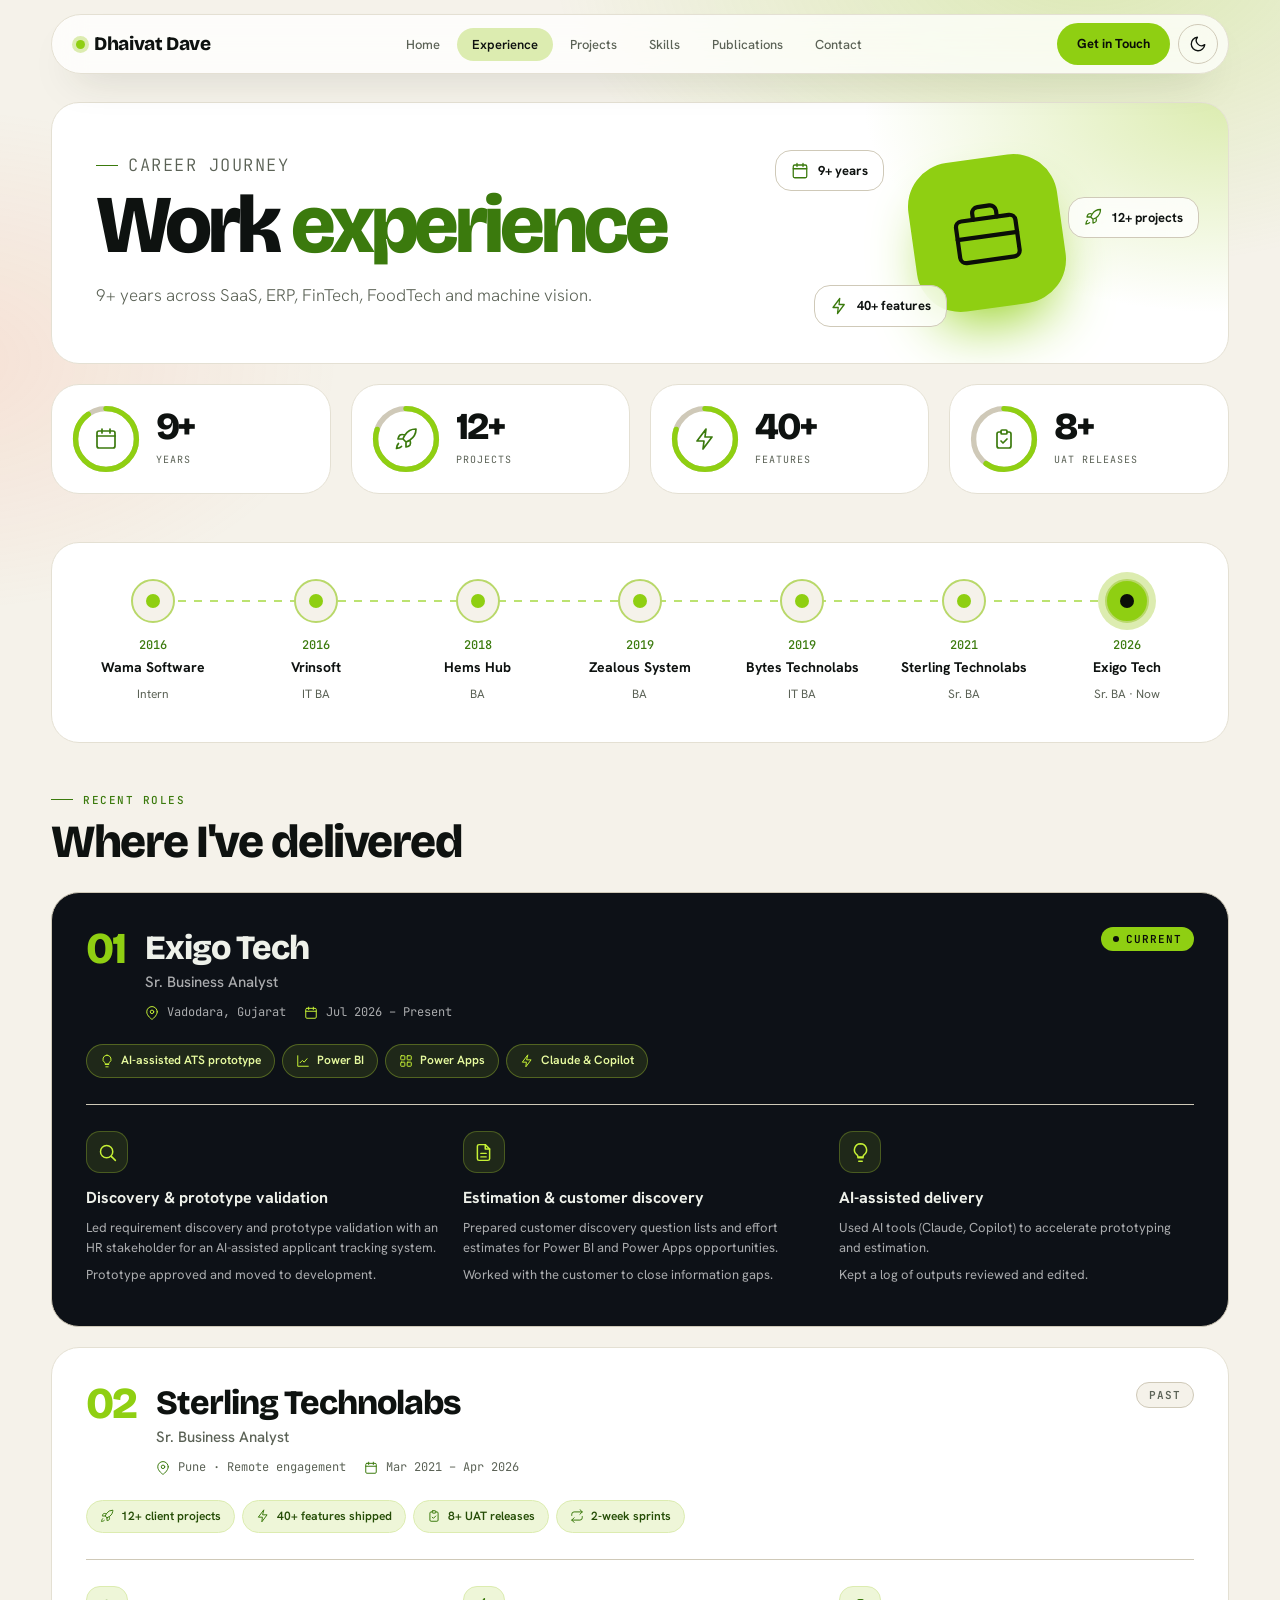
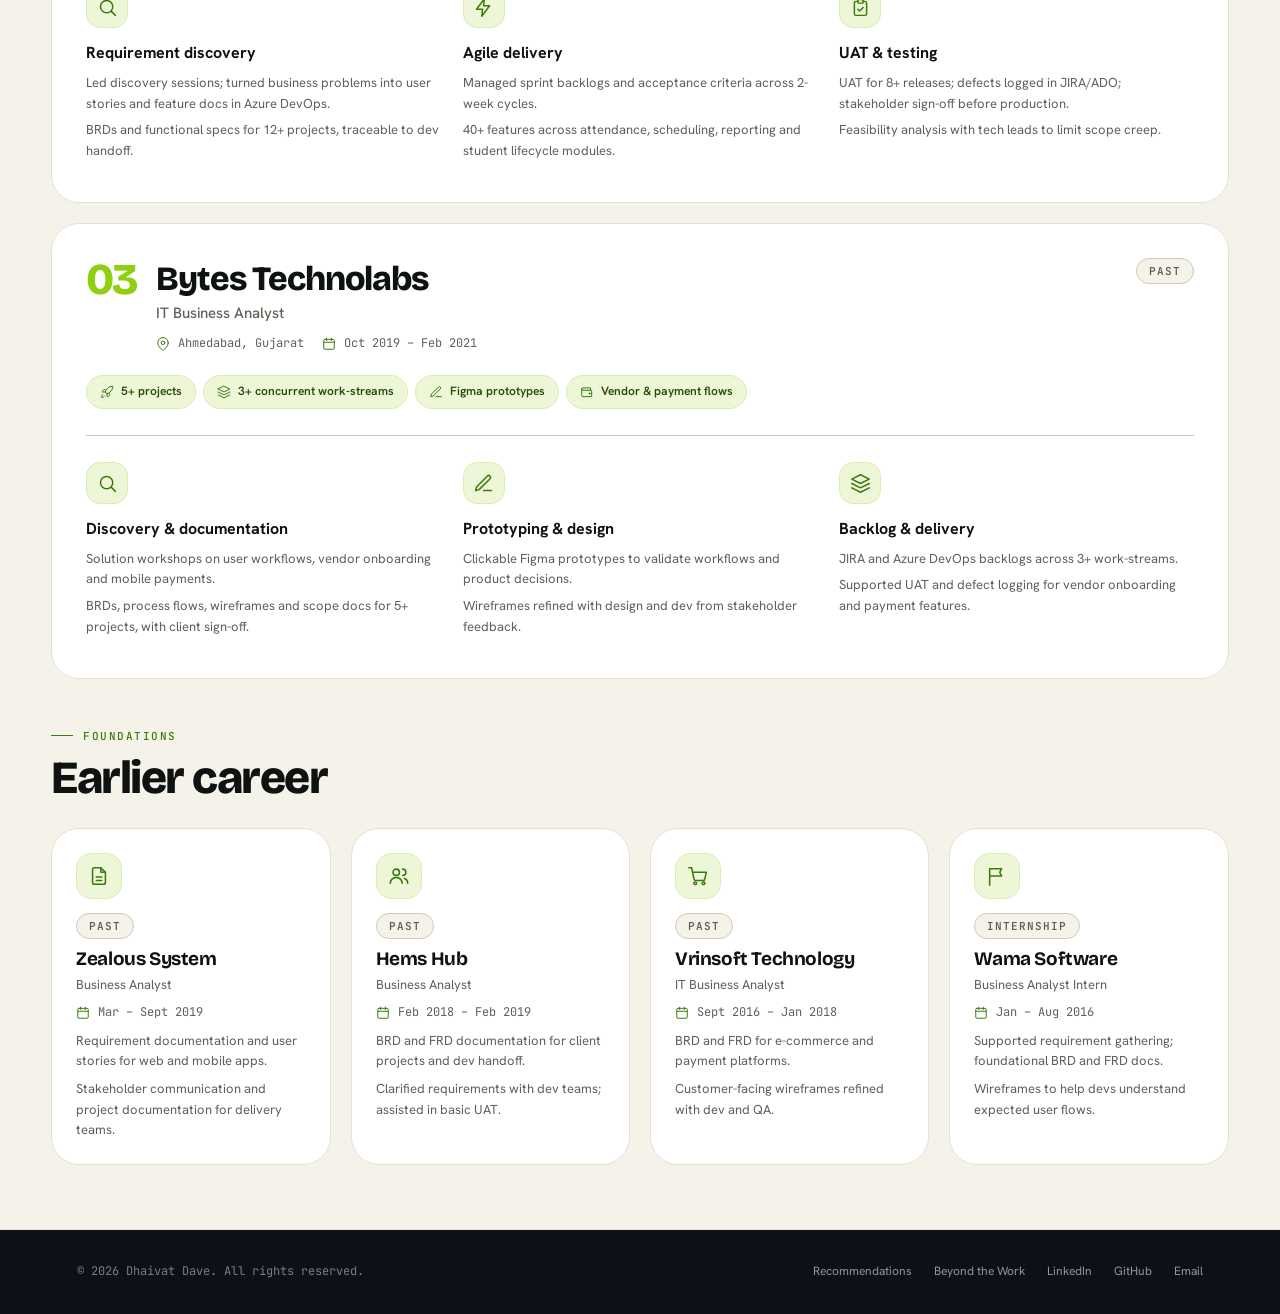
==== experience.html @ 50c0fd17 "Add files via upload new website changes" ====
<!DOCTYPE html>
<html lang="en"><head><meta charset="UTF-8"><meta name="viewport" content="width=device-width, initial-scale=1.0">
<title>Experience — Dhaivat Dave</title><meta name="description" content="9+ years of business analysis across SaaS, ERP, FinTech, FoodTech and machine vision.">
<!-- Google tag (gtag.js) -->
<script async src="https://www.googletagmanager.com/gtag/js?id=G-QF8JS03SJG"></script>
<script>window.dataLayer=window.dataLayer||[];function gtag(){dataLayer.push(arguments);}gtag('js',new Date());gtag('config','G-QF8JS03SJG');</script>
<link rel="preconnect" href="https://fonts.googleapis.com">
<link href="https://fonts.googleapis.com/css2?family=Bricolage+Grotesque:opsz,wght@12..96,500;12..96,700;12..96,800&family=Hanken+Grotesk:ital,wght@0,300;0,400;0,500;0,600;0,700;1,400&family=JetBrains+Mono:wght@400;500&display=swap" rel="stylesheet">
<meta name="theme-color" content="#090b0e">
<script>(function(){var d=document.documentElement;d.classList.add('js');var t=null;try{t=localStorage.getItem('dd-theme');}catch(e){}if(t!=='light'&&t!=='dark'){t=(window.matchMedia&&matchMedia('(prefers-color-scheme: light)').matches)?'light':'dark';}d.setAttribute('data-theme',t);})();</script>
<script src="theme.js" defer></script>
<script src="analytics.js" defer></script>
<link rel="stylesheet" href="style.css"><link rel="stylesheet" href="ui.css">
<style>
.career{display:grid;grid-template-columns:repeat(7,1fr);position:relative;padding:36px 20px;}
.career::before{content:"";position:absolute;left:8%;right:8%;top:57px;height:2px;background:repeating-linear-gradient(90deg,var(--g400) 0 8px,transparent 8px 16px);opacity:.6;}
.cn{text-align:center;position:relative;padding:0 6px;}
.cn i{display:block;width:44px;height:44px;margin:0 auto 14px;border-radius:50%;background:var(--paper);border:2px solid var(--g200);position:relative;}
.cn i::after{content:"";position:absolute;inset:13px;border-radius:50%;background:var(--g400);}
.cn.now i{background:var(--g400);box-shadow:0 0 0 7px var(--g100);}.cn.now i::after{background:#0b0e08;}
.cn b{display:block;font:500 12px var(--mono);color:var(--g600);}
.cn span{display:block;font-weight:700;font-size:14px;margin:3px 0 2px;}
.cn small{font-size:12px;color:var(--ink3);}
.roles{display:grid;gap:20px;}
.role{padding:34px;}
.role.cur{background:var(--dk);color:var(--on-dk);border-color:var(--border2);}
.role.cur:hover{border-color:var(--g400);}
.role.cur h3,.role.cur .pillar h4{color:var(--on-dk);}
.role.cur .rh p,.role.cur .pillar p,.role.cur .date{color:rgba(255,255,255,.65);}
.role.cur .chipx{background:rgba(198,241,53,.1);border-color:rgba(198,241,53,.3);color:#e8fba0;}
.role.cur .chipx .ic,.role.cur .date .ic,.role.cur .ico{color:#c6f135;}
.role.cur .ico{background:rgba(198,241,53,.1);border-color:rgba(198,241,53,.25);}
.role-head{display:flex;gap:20px;align-items:flex-start;margin-bottom:22px;}
.role-head .num{font:800 44px var(--display);letter-spacing:-2px;color:var(--g400);line-height:1;}
.rh{flex:1;}.rh h3{font:800 clamp(24px,3vw,34px) var(--display);letter-spacing:-1px;}
.rh p{color:var(--ink3);font-weight:500;margin:2px 0 8px;}
.meta{display:flex;gap:18px;flex-wrap:wrap;}
.pillars{display:grid;grid-template-columns:repeat(3,1fr);gap:22px;margin-top:26px;padding-top:26px;border-top:1px solid var(--border2);}
.pillar .ico{width:42px;height:42px;border-radius:14px;background:var(--g50);border:1px solid var(--g100);display:flex;align-items:center;justify-content:center;font-size:21px;color:var(--g600);margin-bottom:12px;}
.pillar h4{font-size:16px;font-weight:700;margin-bottom:6px;}
.pillar p{font-size:13px;color:var(--ink3);line-height:1.6;margin-bottom:6px;}
.early{display:grid;grid-template-columns:repeat(4,1fr);gap:20px;}
.early .tile{padding:24px;display:flex;flex-direction:column;gap:8px;align-items:flex-start;}
.ico2{width:46px;height:46px;border-radius:15px;background:var(--g50);border:1px solid var(--g100);display:flex;align-items:center;justify-content:center;font-size:22px;color:var(--g600);margin-bottom:6px;}
.early h3{font:700 19px var(--display);letter-spacing:-.4px;}.rl{font-size:13px;color:var(--ink3);margin-top:-4px;}
.eb{font-size:13px;color:var(--ink3);line-height:1.55;}
@media(max-width:1000px){.stats2{grid-template-columns:repeat(2,1fr)!important;}.pillars{grid-template-columns:1fr;}.early{grid-template-columns:1fr 1fr;}}
@media(max-width:700px){
 .career{grid-template-columns:1fr;padding:22px 20px 22px 54px;gap:18px;}
 .career::before{left:41px;right:auto;top:30px;bottom:30px;width:2px;height:auto;background:repeating-linear-gradient(180deg,var(--g400) 0 8px,transparent 8px 16px);}
 .cn{text-align:left;padding-left:0;}.cn i{position:absolute;left:-43px;top:0;margin:0;width:26px;height:26px;}.cn i::after{inset:7px;}
 .cn.now i{box-shadow:0 0 0 5px var(--g100);}
 .role{padding:22px;}.role-head{flex-wrap:wrap;}.role-head .num{font-size:34px;}.early{grid-template-columns:1fr;}
 .stats2{grid-template-columns:1fr 1fr!important;}
}</style></head><body><svg width="0" height="0" style="position:absolute" aria-hidden="true"><defs>
<symbol id="i-search" viewBox="0 0 24 24"><circle cx="11" cy="11" r="7"/><path d="M21 21l-4.3-4.3"/></symbol>
<symbol id="i-doc" viewBox="0 0 24 24"><path d="M14 3H7a2 2 0 00-2 2v14a2 2 0 002 2h10a2 2 0 002-2V8z"/><path d="M14 3v5h5M9 13h6M9 17h6"/></symbol>
<symbol id="i-bolt" viewBox="0 0 24 24"><path d="M13 2L4 14h7l-1 8 9-12h-7z"/></symbol>
<symbol id="i-check" viewBox="0 0 24 24"><path d="M9 5H7a2 2 0 00-2 2v12a2 2 0 002 2h10a2 2 0 002-2V7a2 2 0 00-2-2h-2"/><rect x="9" y="3" width="6" height="4" rx="1"/><path d="M9 14l2 2 4-4"/></symbol>
<symbol id="i-users" viewBox="0 0 24 24"><circle cx="9" cy="8" r="3.5"/><path d="M2.5 20a6.5 6.5 0 0113 0M16 4.5a3.5 3.5 0 010 7M18 14.5a6 6 0 013.5 5.5"/></symbol>
<symbol id="i-gear" viewBox="0 0 24 24"><circle cx="12" cy="12" r="3"/><path d="M19.4 15a1.7 1.7 0 00.3 1.8l.1.1a2 2 0 11-2.8 2.8l-.1-.1a1.7 1.7 0 00-1.8-.3 1.7 1.7 0 00-1 1.5V21a2 2 0 11-4 0v-.1a1.7 1.7 0 00-1.1-1.5 1.7 1.7 0 00-1.8.3l-.1.1a2 2 0 11-2.8-2.8l.1-.1a1.7 1.7 0 00.3-1.8 1.7 1.7 0 00-1.5-1H3a2 2 0 110-4h.1a1.7 1.7 0 001.5-1.1 1.7 1.7 0 00-.3-1.8l-.1-.1a2 2 0 112.8-2.8l.1.1a1.7 1.7 0 001.8.3H9a1.7 1.7 0 001-1.5V3a2 2 0 114 0v.1a1.7 1.7 0 001 1.5 1.7 1.7 0 001.8-.3l.1-.1a2 2 0 112.8 2.8l-.1.1a1.7 1.7 0 00-.3 1.8V9a1.7 1.7 0 001.5 1H21a2 2 0 110 4h-.1a1.7 1.7 0 00-1.5 1z"/></symbol>
<symbol id="i-eye" viewBox="0 0 24 24"><path d="M1 12s4-7 11-7 11 7 11 7-4 7-11 7S1 12 1 12z"/><circle cx="12" cy="12" r="3"/></symbol>
<symbol id="i-food" viewBox="0 0 24 24"><path d="M7 3v8a2 2 0 002 2v8M5 3v6M9 3v6M17 21V3c-2.5 1.5-4 4.5-4 8h4"/></symbol>
<symbol id="i-cloud" viewBox="0 0 24 24"><path d="M18 18a4 4 0 000-8 6 6 0 00-11.5-1A4.5 4.5 0 007 18z"/></symbol>
<symbol id="i-wallet" viewBox="0 0 24 24"><path d="M3 7a2 2 0 012-2h13v4M3 7v11a2 2 0 002 2h14a1 1 0 001-1v-9a1 1 0 00-1-1H5a2 2 0 01-2-2z"/><circle cx="16.5" cy="14.5" r="1"/></symbol>
<symbol id="i-cart" viewBox="0 0 24 24"><circle cx="9" cy="20" r="1.5"/><circle cx="18" cy="20" r="1.5"/><path d="M2 3h3l2.7 12.4a2 2 0 002 1.6h7.7a2 2 0 002-1.5L21 8H6"/></symbol>
<symbol id="i-phone" viewBox="0 0 24 24"><rect x="6" y="2" width="12" height="20" rx="3"/><path d="M11 18h2"/></symbol>
<symbol id="i-layers" viewBox="0 0 24 24"><path d="M12 2l10 5-10 5L2 7z"/><path d="M2 12l10 5 10-5M2 17l10 5 10-5"/></symbol>
<symbol id="i-barcode" viewBox="0 0 24 24"><path d="M3 5v14M7 5v14M11 5v14M15 5v14M19 5v14M21 5v14" stroke-width="1.6"/></symbol>
<symbol id="i-db" viewBox="0 0 24 24"><ellipse cx="12" cy="5" rx="8" ry="3"/><path d="M4 5v14c0 1.7 3.6 3 8 3s8-1.3 8-3V5M4 12c0 1.7 3.6 3 8 3s8-1.3 8-3"/></symbol>
<symbol id="i-chip" viewBox="0 0 24 24"><rect x="6" y="6" width="12" height="12" rx="2"/><rect x="9.5" y="9.5" width="5" height="5"/><path d="M9 2v4M15 2v4M9 18v4M15 18v4M2 9h4M2 15h4M18 9h4M18 15h4"/></symbol>
<symbol id="i-old" viewBox="0 0 24 24"><rect x="3" y="4" width="18" height="12" rx="2"/><path d="M8 20h8M12 16v4"/></symbol>
<symbol id="i-book" viewBox="0 0 24 24"><path d="M4 19.5A2.5 2.5 0 016.5 17H20V3H6.5A2.5 2.5 0 004 5.5z"/><path d="M4 19.5A2.5 2.5 0 006.5 22H20v-5"/></symbol>
<symbol id="i-cal" viewBox="0 0 24 24"><rect x="3" y="4" width="18" height="17" rx="2"/><path d="M3 9h18M8 2v4M16 2v4"/></symbol>
<symbol id="i-globe" viewBox="0 0 24 24"><circle cx="12" cy="12" r="9"/><path d="M3 12h18M12 3a14 14 0 010 18M12 3a14 14 0 000 18"/></symbol>
<symbol id="i-arrow" viewBox="0 0 24 24"><path d="M5 12h14M13 6l6 6-6 6"/></symbol>
<symbol id="i-in" viewBox="0 0 24 24"><path d="M16 8a6 6 0 016 6v7h-4v-7a2 2 0 00-4 0v7h-4v-7a6 6 0 016-6zM2 9h4v12H2z"/><circle cx="4" cy="4" r="2"/></symbol>
<symbol id="i-mail" viewBox="0 0 24 24"><rect x="2" y="4" width="20" height="16" rx="2"/><path d="M22 7l-10 6L2 7"/></symbol>
<symbol id="i-rocket" viewBox="0 0 24 24"><path d="M4.5 16.5c-1.5 1.3-2 5-2 5s3.7-.5 5-2M12 15l-3-3a22 22 0 012-4 12.9 12.9 0 0111-6c0 2.7-.8 7.5-6 11a22 22 0 01-4 2zM9 12H4s.6-3 2-4c1.6-1 5 0 5 0M12 15v5s3-.6 4-2c1-1.6 0-5 0-5"/></symbol>
<symbol id="i-pen" viewBox="0 0 24 24"><path d="M12 20h9M16.5 3.5a2.1 2.1 0 013 3L7 19l-4 1 1-4z"/></symbol>
<symbol id="i-flag" viewBox="0 0 24 24"><path d="M4 22V4M4 4h13l-2 4 2 4H4"/></symbol>
<symbol id="i-pin" viewBox="0 0 24 24"><path d="M21 10c0 7-9 13-9 13S3 17 3 10a9 9 0 0118 0z"/><circle cx="12" cy="10" r="3"/></symbol>

<symbol id="i-brief" viewBox="0 0 24 24"><rect x="2" y="7" width="20" height="14" rx="2"/><path d="M16 7V5a2 2 0 00-2-2h-4a2 2 0 00-2 2v2M2 13h20"/></symbol>
<symbol id="i-quote" viewBox="0 0 24 24"><path d="M3 21c3 0 7-1 7-8V5H3v8h4M14 21c3 0 7-1 7-8V5h-7v8h4"/></symbol>
<symbol id="i-send" viewBox="0 0 24 24"><path d="M22 2L11 13M22 2l-7 20-4-9-9-4z"/></symbol>
<symbol id="i-clock" viewBox="0 0 24 24"><circle cx="12" cy="12" r="9"/><path d="M12 7v5l3 2"/></symbol>
<symbol id="i-ext" viewBox="0 0 24 24"><path d="M18 13v6a2 2 0 01-2 2H5a2 2 0 01-2-2V8a2 2 0 012-2h6M15 3h6v6M10 14L21 3"/></symbol>
<symbol id="i-cap" viewBox="0 0 24 24"><path d="M22 10L12 5 2 10l10 5z"/><path d="M6 12v5c3 2.5 9 2.5 12 0v-5M22 10v6"/></symbol>
<symbol id="i-camera" viewBox="0 0 24 24"><path d="M23 19a2 2 0 01-2 2H3a2 2 0 01-2-2V8a2 2 0 012-2h4l2-3h6l2 3h4a2 2 0 012 2z"/><circle cx="12" cy="13" r="4"/></symbol>
<symbol id="i-road" viewBox="0 0 24 24"><path d="M8 3L4 21M16 3l4 18M12 4v3M12 11v3M12 18v3"/></symbol>
<symbol id="i-bug" viewBox="0 0 24 24"><rect x="8" y="6" width="8" height="14" rx="4"/><path d="M8 10H4M8 15H4M16 10h4M16 15h4M9 3l2 3M15 3l-2 3M5 5l3 3M19 5l-3 3"/></symbol>
<symbol id="i-flow" viewBox="0 0 24 24"><rect x="3" y="3" width="6" height="6" rx="1"/><rect x="15" y="15" width="6" height="6" rx="1"/><path d="M6 9v3a3 3 0 003 3h6M18 9v6M12 6h6a0 0 0 010 0"/></symbol>
<symbol id="i-shield" viewBox="0 0 24 24"><path d="M12 22s8-4 8-10V5l-8-3-8 3v7c0 6 8 10 8 10z"/><path d="M9 12l2 2 4-4"/></symbol>
<symbol id="i-chart" viewBox="0 0 24 24"><path d="M3 3v18h18M7 15l4-4 3 3 5-6"/></symbol>
<symbol id="i-chat" viewBox="0 0 24 24"><path d="M21 15a2 2 0 01-2 2H7l-4 4V5a2 2 0 012-2h14a2 2 0 012 2z"/></symbol>
<symbol id="i-target" viewBox="0 0 24 24"><circle cx="12" cy="12" r="9"/><circle cx="12" cy="12" r="5"/><circle cx="12" cy="12" r="1"/></symbol>
<symbol id="i-star" viewBox="0 0 24 24"><path d="M12 2l3.1 6.3 6.9 1-5 4.9 1.2 6.8-6.2-3.3-6.2 3.3L8 14.2 3 9.3l6.9-1z"/></symbol>
<symbol id="i-pie" viewBox="0 0 24 24"><path d="M21 12A9 9 0 1112 3v9z"/><path d="M15 3.5A9 9 0 0120.5 9H15z"/></symbol>
<symbol id="i-repeat" viewBox="0 0 24 24"><path d="M17 1l4 4-4 4M3 11V9a4 4 0 014-4h14M7 23l-4-4 4-4M21 13v2a4 4 0 01-4 4H3"/></symbol>
<symbol id="i-grid" viewBox="0 0 24 24"><rect x="3" y="3" width="7" height="7" rx="1"/><rect x="14" y="3" width="7" height="7" rx="1"/><rect x="3" y="14" width="7" height="7" rx="1"/><rect x="14" y="14" width="7" height="7" rx="1"/></symbol>
<symbol id="i-idea" viewBox="0 0 24 24"><path d="M9 18h6M10 22h4M12 2a7 7 0 00-4 12.7c.6.5 1 1.3 1 2.3h6c0-1 .4-1.8 1-2.3A7 7 0 0012 2z"/></symbol>
<symbol id="i-paw" viewBox="0 0 24 24"><circle cx="5" cy="11" r="2"/><circle cx="9" cy="6" r="2"/><circle cx="15" cy="6" r="2"/><circle cx="19" cy="11" r="2"/><path d="M12 12c-3 0-6 3-6 6 0 2 2 3 4 2l2-.7 2 .7c2 1 4 0 4-2 0-3-3-6-6-6z"/></symbol>
</defs></svg><nav class="nav"><a href="index.html" class="nav-logo">Dhaivat Dave</a><ul class="nav-links"><li><a href="index.html">Home</a></li><li><a href="experience.html" class="active">Experience</a></li><li><a href="projects.html">Projects</a></li><li><a href="skills.html">Skills</a></li><li><a href="publications.html">Publications</a></li><li><a href="contact.html">Contact</a></li></ul><div class="nav-right"><a href="contact.html" class="nav-cta">Get in Touch</a><button class="theme-toggle" type="button" aria-label="Switch theme"><svg class="i-sun" viewBox="0 0 24 24" fill="none" stroke="currentColor" stroke-width="1.8" stroke-linecap="round"><circle cx="12" cy="12" r="4"/><path d="M12 2v2M12 20v2M4.9 4.9l1.4 1.4M17.7 17.7l1.4 1.4M2 12h2M20 12h2M4.9 19.1l1.4-1.4M17.7 6.3l1.4-1.4"/></svg><svg class="i-moon" viewBox="0 0 24 24" fill="none" stroke="currentColor" stroke-width="1.8" stroke-linecap="round" stroke-linejoin="round"><path d="M21 12.8A9 9 0 1111.2 3a7 7 0 009.8 9.8z"/></svg></button><div class="hamburger" role="button" tabindex="0" aria-label="Menu" onclick="document.getElementById('mobileMenu').classList.toggle('open')"><span></span><span></span><span></span></div></div></nav><div class="mobile-menu" id="mobileMenu"><a href="index.html">Home</a><a href="experience.html" class="active">Experience</a><a href="projects.html">Projects</a><a href="skills.html">Skills</a><a href="publications.html">Publications</a><a href="contact.html">Contact</a></div><main class="wrap"><section class="tile ph flat"><div class="ph-l"><p class="lbl">Career journey</p><h1>Work <em>experience</em></h1><p>9+ years across SaaS, ERP, FinTech, FoodTech and machine vision.</p></div><div class="ph-r"><div class="ph-orb"><svg class="ic" ><use href="#i-brief"/></svg></div><div class="ph-float pf1"><svg class="ic" ><use href="#i-cal"/></svg>9+ years</div><div class="ph-float pf2"><svg class="ic" ><use href="#i-rocket"/></svg>12+ projects</div><div class="ph-float pf3"><svg class="ic" ><use href="#i-bolt"/></svg>40+ features</div></div></section><section class="stats2" style="grid-template-columns:repeat(4,1fr)"><div class="tile stat2 reveal flat" style="--p:0.9"><div class="ring"><svg viewBox="0 0 76 76"><circle class="bg" cx="38" cy="38" r="34"/><circle class="fg" cx="38" cy="38" r="34"/></svg><svg class="ic" ><use href="#i-cal"/></svg></div><div><b>9+</b><span>Years</span></div></div><div class="tile stat2 reveal flat" style="--p:0.8"><div class="ring"><svg viewBox="0 0 76 76"><circle class="bg" cx="38" cy="38" r="34"/><circle class="fg" cx="38" cy="38" r="34"/></svg><svg class="ic" ><use href="#i-rocket"/></svg></div><div><b>12+</b><span>Projects</span></div></div><div class="tile stat2 reveal flat" style="--p:0.8"><div class="ring"><svg viewBox="0 0 76 76"><circle class="bg" cx="38" cy="38" r="34"/><circle class="fg" cx="38" cy="38" r="34"/></svg><svg class="ic" ><use href="#i-bolt"/></svg></div><div><b>40+</b><span>Features</span></div></div><div class="tile stat2 reveal flat" style="--p:0.6"><div class="ring"><svg viewBox="0 0 76 76"><circle class="bg" cx="38" cy="38" r="34"/><circle class="fg" cx="38" cy="38" r="34"/></svg><svg class="ic" ><use href="#i-check"/></svg></div><div><b>8+</b><span>UAT releases</span></div></div></section><section class="sec"><div class="tile flat career reveal"><div class="cn"><i></i><b>2016</b><span>Wama Software</span><small>Intern</small></div><div class="cn"><i></i><b>2016</b><span>Vrinsoft</span><small>IT BA</small></div><div class="cn"><i></i><b>2018</b><span>Hems Hub</span><small>BA</small></div><div class="cn"><i></i><b>2019</b><span>Zealous System</span><small>BA</small></div><div class="cn"><i></i><b>2019</b><span>Bytes Technolabs</span><small>IT BA</small></div><div class="cn"><i></i><b>2021</b><span>Sterling Technolabs</span><small>Sr. BA</small></div><div class="cn now"><i></i><b>2026</b><span>Exigo Tech</span><small>Sr. BA · Now</small></div></div></section><section class="sec"><div class="sec-head2"><div><p class="lbl">Recent roles</p><h2 class="h2">Where I've delivered</h2></div></div><div class="roles"><article class="tile role cur reveal flat"><div class="role-head"><span class="num">01</span><div class="rh"><h3>Exigo Tech</h3><p>Sr. Business Analyst</p><div class="meta"><span class="date"><svg class="ic" ><use href="#i-pin"/></svg> Vadodara, Gujarat</span><span class="date"><svg class="ic" ><use href="#i-cal"/></svg> Jul 2026 – Present</span></div></div><span class="badge-now"><i></i>Current</span></div>
<div class="chips"><span class="chipx"><svg class="ic" ><use href="#i-idea"/></svg>AI-assisted ATS prototype</span><span class="chipx"><svg class="ic" ><use href="#i-chart"/></svg>Power BI</span><span class="chipx"><svg class="ic" ><use href="#i-grid"/></svg>Power Apps</span><span class="chipx"><svg class="ic" ><use href="#i-bolt"/></svg>Claude &amp; Copilot</span></div>
<div class="pillars"><div class="pillar"><div class="ico"><svg class="ic" ><use href="#i-search"/></svg></div><h4>Discovery &amp; prototype validation</h4><p>Led requirement discovery and prototype validation with an HR stakeholder for an AI-assisted applicant tracking system.</p><p>Prototype approved and moved to development.</p></div><div class="pillar"><div class="ico"><svg class="ic" ><use href="#i-doc"/></svg></div><h4>Estimation &amp; customer discovery</h4><p>Prepared customer discovery question lists and effort estimates for Power BI and Power Apps opportunities.</p><p>Worked with the customer to close information gaps.</p></div><div class="pillar"><div class="ico"><svg class="ic" ><use href="#i-idea"/></svg></div><h4>AI-assisted delivery</h4><p>Used AI tools (Claude, Copilot) to accelerate prototyping and estimation.</p><p>Kept a log of outputs reviewed and edited.</p></div></div></article><article class="tile role reveal flat"><div class="role-head"><span class="num">02</span><div class="rh"><h3>Sterling Technolabs</h3><p>Sr. Business Analyst</p><div class="meta"><span class="date"><svg class="ic" ><use href="#i-pin"/></svg> Pune · Remote engagement</span><span class="date"><svg class="ic" ><use href="#i-cal"/></svg> Mar 2021 – Apr 2026</span></div></div><span class="badge-past">Past</span></div>
<div class="chips"><span class="chipx"><svg class="ic" ><use href="#i-rocket"/></svg>12+ client projects</span><span class="chipx"><svg class="ic" ><use href="#i-bolt"/></svg>40+ features shipped</span><span class="chipx"><svg class="ic" ><use href="#i-check"/></svg>8+ UAT releases</span><span class="chipx"><svg class="ic" ><use href="#i-repeat"/></svg>2-week sprints</span></div>
<div class="pillars"><div class="pillar"><div class="ico"><svg class="ic" ><use href="#i-search"/></svg></div><h4>Requirement discovery</h4><p>Led discovery sessions; turned business problems into user stories and feature docs in Azure DevOps.</p><p>BRDs and functional specs for 12+ projects, traceable to dev handoff.</p></div><div class="pillar"><div class="ico"><svg class="ic" ><use href="#i-bolt"/></svg></div><h4>Agile delivery</h4><p>Managed sprint backlogs and acceptance criteria across 2-week cycles.</p><p>40+ features across attendance, scheduling, reporting and student lifecycle modules.</p></div><div class="pillar"><div class="ico"><svg class="ic" ><use href="#i-check"/></svg></div><h4>UAT & testing</h4><p>UAT for 8+ releases; defects logged in JIRA/ADO; stakeholder sign-off before production.</p><p>Feasibility analysis with tech leads to limit scope creep.</p></div></div></article><article class="tile role reveal flat"><div class="role-head"><span class="num">03</span><div class="rh"><h3>Bytes Technolabs</h3><p>IT Business Analyst</p><div class="meta"><span class="date"><svg class="ic" ><use href="#i-pin"/></svg> Ahmedabad, Gujarat</span><span class="date"><svg class="ic" ><use href="#i-cal"/></svg> Oct 2019 – Feb 2021</span></div></div><span class="badge-past">Past</span></div>
<div class="chips"><span class="chipx"><svg class="ic" ><use href="#i-rocket"/></svg>5+ projects</span><span class="chipx"><svg class="ic" ><use href="#i-layers"/></svg>3+ concurrent work-streams</span><span class="chipx"><svg class="ic" ><use href="#i-pen"/></svg>Figma prototypes</span><span class="chipx"><svg class="ic" ><use href="#i-wallet"/></svg>Vendor & payment flows</span></div>
<div class="pillars"><div class="pillar"><div class="ico"><svg class="ic" ><use href="#i-search"/></svg></div><h4>Discovery & documentation</h4><p>Solution workshops on user workflows, vendor onboarding and mobile payments.</p><p>BRDs, process flows, wireframes and scope docs for 5+ projects, with client sign-off.</p></div><div class="pillar"><div class="ico"><svg class="ic" ><use href="#i-pen"/></svg></div><h4>Prototyping & design</h4><p>Clickable Figma prototypes to validate workflows and product decisions.</p><p>Wireframes refined with design and dev from stakeholder feedback.</p></div><div class="pillar"><div class="ico"><svg class="ic" ><use href="#i-layers"/></svg></div><h4>Backlog & delivery</h4><p>JIRA and Azure DevOps backlogs across 3+ work-streams.</p><p>Supported UAT and defect logging for vendor onboarding and payment features.</p></div></div></article></div></section><section class="sec"><div class="sec-head2"><div><p class="lbl">Foundations</p><h2 class="h2">Earlier career</h2></div></div><div class="early"><article class="tile reveal"><div class="ico2"><svg class="ic" ><use href="#i-doc"/></svg></div><span class="badge-past">Past</span><h3>Zealous System</h3><p class="rl">Business Analyst</p><span class="date"><svg class="ic" ><use href="#i-cal"/></svg>Mar – Sept 2019</span><p class="eb">Requirement documentation and user stories for web and mobile apps.</p><p class="eb">Stakeholder communication and project documentation for delivery teams.</p></article><article class="tile reveal"><div class="ico2"><svg class="ic" ><use href="#i-users"/></svg></div><span class="badge-past">Past</span><h3>Hems Hub</h3><p class="rl">Business Analyst</p><span class="date"><svg class="ic" ><use href="#i-cal"/></svg>Feb 2018 – Feb 2019</span><p class="eb">BRD and FRD documentation for client projects and dev handoff.</p><p class="eb">Clarified requirements with dev teams; assisted in basic UAT.</p></article><article class="tile reveal"><div class="ico2"><svg class="ic" ><use href="#i-cart"/></svg></div><span class="badge-past">Past</span><h3>Vrinsoft Technology</h3><p class="rl">IT Business Analyst</p><span class="date"><svg class="ic" ><use href="#i-cal"/></svg>Sept 2016 – Jan 2018</span><p class="eb">BRD and FRD for e-commerce and payment platforms.</p><p class="eb">Customer-facing wireframes refined with dev and QA.</p></article><article class="tile reveal"><div class="ico2"><svg class="ic" ><use href="#i-flag"/></svg></div><span class="badge-past">Internship</span><h3>Wama Software</h3><p class="rl">Business Analyst Intern</p><span class="date"><svg class="ic" ><use href="#i-cal"/></svg>Jan – Aug 2016</span><p class="eb">Supported requirement gathering; foundational BRD and FRD docs.</p><p class="eb">Wireframes to help devs understand expected user flows.</p></article></div></section><div style="height:64px"></div></main><footer class="footer"><p>© 2026 Dhaivat Dave. All rights reserved.</p><div class="footer-links"><a href="recommendations.html">Recommendations</a><a href="beyond.html">Beyond the Work</a><a href="https://www.linkedin.com/in/davedhaivat" target="_blank" rel="noopener">LinkedIn</a><a href="https://github.com/davedhaivat" target="_blank" rel="noopener">GitHub</a><a href="mailto:davedhaivat@gmail.com">Email</a></div></footer></body></html>
---- style.css ----
/* ═══════════════════════════════════════════════════════════
   Dhaivat Dave — portfolio v2 · shared design system
   Themes: [data-theme="dark"] (default) and [data-theme="light"]
   Fonts: Bricolage Grotesque (display) · Hanken Grotesk (body) · JetBrains Mono (labels)
   Old token names (--g600, --ink, --paper …) are kept as aliases so every page themes automatically.
   ═══════════════════════════════════════════════════════════ */
*,*::before,*::after{box-sizing:border-box;margin:0;padding:0;}

:root{
  --display:'Bricolage Grotesque','Hanken Grotesk',sans-serif;
  --body:'Hanken Grotesk',system-ui,sans-serif;
  --mono:'JetBrains Mono',ui-monospace,monospace;
  color-scheme:dark;
}

/* ── DARK (default) ── */
:root,[data-theme="dark"]{
  --paper:#090b0e;--card:#10141a;--card2:#161b22;
  --ink:#eef1ea;--ink2:#c9cfc3;--ink3:#97a090;--ink4:#69725f;
  --border:#1f262e;--border2:#2d363f;
  --g50:rgba(198,241,53,.07);--g100:rgba(198,241,53,.14);--g200:rgba(198,241,53,.32);
  --g400:#c6f135;--g600:#c6f135;--g800:#dff98a;--g900:#0d1117;
  --on-g:#0b0e08;
  --dk:#12171e;--on-dk:#eef1ea;
  --glow1:rgba(198,241,53,.16);--glow2:rgba(255,122,84,.10);
  --nav-bg:rgba(16,20,26,.72);--shadow:0 20px 50px -20px rgba(0,0,0,.7);
  --blue-bg:rgba(96,165,250,.10);--blue-bg2:rgba(96,165,250,.18);--blue-bd:rgba(96,165,250,.32);--blue-bd2:rgba(96,165,250,.5);--blue-fg:#8ec1ff;
  --amb-bg:rgba(251,146,60,.10);--amb-bd:rgba(251,146,60,.32);--amb-fg:#ffb27a;
  --pur-bg:rgba(192,132,252,.10);--pur-bd:rgba(192,132,252,.32);--pur-fg:#d3a7ff;
  --teal-bg:rgba(45,212,191,.10);--teal-fg:#5eead4;
  --red-bg:rgba(248,113,113,.10);--red-fg:#ff9a9a;
  --li:#6db3ff;
}

/* ── LIGHT ── */
[data-theme="light"]{
  color-scheme:light;
  --paper:#f5f2ea;--card:#ffffff;--card2:#faf8f2;
  --ink:#0e1210;--ink2:#2f352d;--ink3:#5b6256;--ink4:#8b9285;
  --border:#e4e0d3;--border2:#cfc9b8;
  --g50:#eef6d8;--g100:#dcecb0;--g200:#b9d86a;
  --g400:#8fcf12;--g600:#3b7a0d;--g800:#254d06;--g900:#142604;
  --on-g:#ffffff;
  --dk:#0d1117;--on-dk:#eef1ea;
  --glow1:rgba(143,207,18,.25);--glow2:rgba(255,122,84,.14);
  --nav-bg:rgba(255,255,255,.78);--shadow:0 20px 40px -24px rgba(40,50,20,.35);
  --blue-bg:#eff6ff;--blue-bg2:#dbeafe;--blue-bd:#bfdbfe;--blue-bd2:#93c5fd;--blue-fg:#1d4ed8;
  --amb-bg:#fff7ed;--amb-bd:#fed7aa;--amb-fg:#c2410c;
  --pur-bg:#fdf4ff;--pur-bd:#e9d5ff;--pur-fg:#7e22ce;
  --teal-bg:#f0fdfa;--teal-fg:#0f766e;
  --red-bg:#fef2f2;--red-fg:#dc2626;
  --li:#0a66c2;
}

html{scroll-behavior:smooth;-webkit-text-size-adjust:100%;}
body{font-family:var(--body);background:var(--paper);color:var(--ink);font-size:15px;line-height:1.65;-webkit-font-smoothing:antialiased;transition:background .3s,color .3s;overflow-x:hidden;}
body::before{ /* ambient glow, fixed behind everything */
  content:"";position:fixed;inset:0;z-index:-1;pointer-events:none;
  background:radial-gradient(60vw 50vh at 85% -5%,var(--glow1),transparent 70%),radial-gradient(45vw 40vh at -5% 40%,var(--glow2),transparent 70%);
}
::selection{background:var(--g400);color:#0b0e08;}
a:focus-visible,button:focus-visible,input:focus-visible,textarea:focus-visible,[tabindex]:focus-visible{outline:2px solid var(--g400);outline-offset:3px;border-radius:6px;}
h1,h2,h3{font-family:var(--display);}
h1 em,h2 em,h3 em,.page-hero-title em,.hero-name em,.cta-heading em,.contact-intro-title em{font-style:normal;}

/* ── FLOATING NAV ── */
.nav{position:sticky;top:14px;z-index:200;margin:14px 4% 0;height:60px;padding:0 10px 0 24px;display:flex;align-items:center;justify-content:space-between;gap:12px;
  background:var(--nav-bg);backdrop-filter:blur(16px) saturate(1.4);-webkit-backdrop-filter:blur(16px) saturate(1.4);
  border:1px solid var(--border);border-radius:100px;box-shadow:var(--shadow);}
.nav-logo{font-family:var(--display);font-size:19px;color:var(--ink);text-decoration:none;font-weight:800;letter-spacing:-.4px;display:flex;align-items:center;gap:9px;white-space:nowrap;}
.nav-logo::before{content:"";width:9px;height:9px;border-radius:50%;background:var(--g400);box-shadow:0 0 0 4px var(--g100);}
.nav-links{display:flex;gap:2px;list-style:none;}
.nav-links a{font-size:13px;font-weight:500;color:var(--ink3);text-decoration:none;padding:8px 15px;border-radius:100px;transition:color .2s,background .2s;}
.nav-links a:hover{color:var(--ink);background:var(--g50);}
.nav-links a.active{color:var(--ink);background:var(--g100);font-weight:600;}
.nav-right{display:flex;align-items:center;gap:8px;}
.nav-cta{background:var(--g400);color:#0b0e08;padding:10px 20px;border-radius:100px;font-size:13px;font-weight:700;text-decoration:none;transition:transform .2s,box-shadow .2s;white-space:nowrap;}
.nav-cta:hover{transform:translateY(-1px);box-shadow:0 8px 22px -8px var(--g400);}
.theme-toggle{width:40px;height:40px;border-radius:50%;border:1px solid var(--border2);background:transparent;color:var(--ink);cursor:pointer;display:flex;align-items:center;justify-content:center;transition:background .2s,border-color .2s,transform .3s;flex-shrink:0;}
.theme-toggle:hover{background:var(--g50);border-color:var(--g400);transform:rotate(15deg);}
.theme-toggle svg{width:18px;height:18px;}
.theme-toggle .i-sun{display:none;}
[data-theme="dark"] .theme-toggle .i-sun,:root:not([data-theme]) .theme-toggle .i-sun{display:block;}
[data-theme="dark"] .theme-toggle .i-moon,:root:not([data-theme]) .theme-toggle .i-moon{display:none;}
[data-theme="light"] .theme-toggle .i-moon{display:block;}
.hamburger{display:none;flex-direction:column;gap:5px;cursor:pointer;padding:12px;background:none;border:0;}
.hamburger span{width:20px;height:2px;background:var(--ink);border-radius:2px;display:block;transition:all .3s;}

/* ── BUTTONS ── */
.btn-dark{background:var(--ink);color:var(--paper);padding:13px 28px;border-radius:100px;font-size:14px;font-weight:700;text-decoration:none;display:inline-block;transition:transform .2s,box-shadow .2s;border:0;cursor:pointer;font-family:var(--body);}
.btn-dark:hover{transform:translateY(-2px);box-shadow:0 10px 26px -10px var(--ink);}
.btn-outline{background:transparent;color:var(--ink);padding:13px 28px;border-radius:100px;font-size:14px;font-weight:600;text-decoration:none;display:inline-block;border:1.5px solid var(--border2);transition:border-color .2s,transform .2s,background .2s;}
.btn-outline:hover{border-color:var(--g400);background:var(--g50);transform:translateY(-2px);}
.btn-green{background:var(--g600);color:var(--on-g);padding:13px 28px;border-radius:100px;font-size:14px;font-weight:700;text-decoration:none;display:inline-block;transition:transform .2s,box-shadow .2s;border:0;cursor:pointer;font-family:var(--body);}
.btn-green:hover{transform:translateY(-2px);box-shadow:0 10px 26px -10px var(--g400);}

/* ── PAGE HERO (inner pages) ── */
.page-hero{padding:72px 6% 56px;background:transparent;border-bottom:1px solid var(--border);position:relative;}
.page-hero-label{font-family:var(--mono);font-size:11px;font-weight:500;letter-spacing:1.5px;text-transform:uppercase;color:var(--g600);margin-bottom:14px;display:flex;align-items:center;gap:10px;}
.page-hero-label::before{content:"";width:28px;height:1px;background:var(--g600);}
.page-hero-title{font-family:var(--display);font-size:clamp(40px,6vw,72px);font-weight:800;color:var(--ink);letter-spacing:-2.5px;line-height:.98;margin-bottom:18px;}
.page-hero-title em{color:var(--g600);font-weight:800;}
.page-hero-sub{font-size:17px;color:var(--ink3);max-width:600px;line-height:1.7;font-weight:300;}

/* ── SECTION HEADS ── */
.sec-head{display:flex;align-items:baseline;gap:16px;margin-bottom:32px;}
.sec-num{font-family:var(--mono);font-size:12px;color:var(--g600);}
.sec-title{font-family:var(--display);font-size:clamp(22px,3vw,34px);font-weight:700;color:var(--ink);letter-spacing:-.8px;}
.sec-line{flex:1;height:1px;background:var(--border);}

/* ── CHIPS ── */
.chip-list{display:flex;flex-wrap:wrap;gap:7px;}
.chip{font-size:12px;font-weight:500;color:var(--g800);background:var(--g50);border:1px solid var(--g100);padding:4px 12px;border-radius:100px;}
.chip.dark{color:var(--paper);background:var(--ink);border-color:var(--ink);}
.ach-badges{display:flex;flex-wrap:wrap;gap:8px;margin:16px 0;}
.ach-badge{display:inline-flex;align-items:center;gap:6px;font-size:12px;font-weight:600;color:var(--g800);background:var(--card);border:1.5px solid var(--g200);padding:5px 12px;border-radius:100px;}
.ach-star{color:var(--g400);font-size:11px;}

/* ── FOOTER ── */
.footer{background:var(--dk);padding:32px 6%;display:flex;align-items:center;justify-content:space-between;border-top:1px solid var(--border);}
.footer p{font-size:12px;color:rgba(255,255,255,.45);font-family:var(--mono);}
.footer-links{display:flex;gap:22px;}
.footer-links a{font-size:12px;color:rgba(255,255,255,.55);text-decoration:none;transition:color .2s;}
.footer-links a:hover{color:#c6f135;}

/* ── MOBILE NAV ── */
.mobile-menu{display:none;position:fixed;top:86px;left:4%;right:4%;background:var(--card);border:1px solid var(--border);border-radius:24px;padding:12px;flex-direction:column;gap:2px;z-index:199;box-shadow:var(--shadow);}
.mobile-menu a{font-size:15px;font-weight:500;color:var(--ink2);text-decoration:none;padding:12px 16px;border-radius:14px;display:block;transition:all .2s;}
.mobile-menu a:hover,.mobile-menu a.active{color:var(--ink);background:var(--g100);}
.mobile-menu.open{display:flex;}

/* ── SCROLL REVEAL (only when JS is on; respects reduced motion) ── */
.js .reveal{opacity:0;transform:translateY(18px);transition:opacity .7s cubic-bezier(.2,.7,.2,1),transform .7s cubic-bezier(.2,.7,.2,1);}
.js .reveal.in{opacity:1;transform:none;}
@media(prefers-reduced-motion:reduce){
  *,*::before,*::after{animation:none!important;transition:none!important;}
  .js .reveal{opacity:1;transform:none;}
  html{scroll-behavior:auto;}
}

/* ── RESPONSIVE ── */
@media(max-width:900px){
  .nav-links,.nav-cta{display:none;}
  .hamburger{display:flex;}
}
@media(max-width:768px){
  .nav{margin:10px 3% 0;top:10px;padding:0 6px 0 18px;height:56px;}
  .mobile-menu{top:76px;left:3%;right:3%;}
  .page-hero{padding:44px 5% 36px;}
  .page-hero-title{font-size:38px;letter-spacing:-1.4px;}
  .page-hero-sub{font-size:15px;}
  .footer{flex-direction:column;gap:12px;text-align:center;padding:24px 5%;}
  .footer-links{justify-content:center;}
  .btn-dark,.btn-outline,.btn-green{padding:12px 24px;font-size:13px;}
}
@media(max-width:480px){
  .page-hero-title{font-size:32px;}
  .page-hero-label{font-size:10px;}
  .nav-logo{font-size:17px;}
}
@supports(padding-bottom:env(safe-area-inset-bottom)){
  .mobile-menu.open{padding-bottom:calc(12px + env(safe-area-inset-bottom));}
}
---- ui.css ----
/* Shared components for the graphic-led pages (loaded after style.css) */
.wrap{padding:0 4%;}
.ic{width:1em;height:1em;stroke:currentColor;fill:none;stroke-width:1.7;stroke-linecap:round;stroke-linejoin:round;flex-shrink:0;}
.lbl{font-family:var(--mono);font-size:11px;font-weight:500;letter-spacing:1.5px;text-transform:uppercase;color:var(--g600);display:flex;align-items:center;gap:10px;margin-bottom:10px;}
.lbl::before{content:"";width:22px;height:1px;background:var(--g600);}
.h2{font-family:var(--display);font-size:clamp(28px,4vw,46px);font-weight:800;letter-spacing:-1.5px;line-height:1.02;color:var(--ink);}
.h3s{font-family:var(--display);font-size:clamp(22px,2.6vw,30px);font-weight:800;letter-spacing:-1px;line-height:1.05;}
.sec{padding:48px 0 0;}
.sec-head2{display:flex;align-items:flex-end;justify-content:space-between;gap:16px;margin-bottom:26px;flex-wrap:wrap;}
.tile{background:var(--card);border:1px solid var(--border);border-radius:28px;padding:28px;position:relative;overflow:hidden;transition:border-color .25s,transform .25s,box-shadow .25s;}
.tile:hover{border-color:var(--g400);box-shadow:var(--shadow);}
@keyframes blink{50%{opacity:.35;}}
.pill{display:inline-flex;align-items:center;gap:8px;font-size:13px;font-weight:600;padding:8px 14px;border-radius:100px;background:var(--paper);border:1px solid var(--border2);color:var(--ink2);}
.pill .ic{color:var(--g600);font-size:15px;}
.chipx{display:inline-flex;align-items:center;gap:7px;font-size:12px;font-weight:600;padding:6px 13px;border-radius:100px;background:var(--g50);border:1px solid var(--g100);color:var(--g800);}
.chipx .ic{font-size:14px;color:var(--g600);}
.chips{display:flex;flex-wrap:wrap;gap:7px;}
.tile-foot{display:inline-flex;align-items:center;gap:6px;font-size:13px;font-weight:700;color:var(--g600);text-decoration:none;}
.tile-foot:hover{gap:10px;}.tile-foot .ic{font-size:14px;}
.badge-now{display:inline-flex;align-items:center;gap:7px;font:600 11px var(--mono);letter-spacing:1px;text-transform:uppercase;padding:5px 12px;border-radius:100px;background:var(--g400);color:#0b0e08;}
.badge-now i{width:6px;height:6px;border-radius:50%;background:#0b0e08;animation:blink 1.6s infinite;}
.badge-past{display:inline-flex;align-items:center;font:600 11px var(--mono);letter-spacing:1px;text-transform:uppercase;padding:5px 12px;border-radius:100px;background:var(--paper);border:1px solid var(--border2);color:var(--ink3);}
.date{font-family:var(--mono);font-size:12px;color:var(--ink3);display:inline-flex;align-items:center;gap:8px;}
.date .ic{color:var(--g600);font-size:14px;}

/* page hero */
.ph{margin-top:28px;display:grid;grid-template-columns:1.4fr 1fr;gap:20px;align-items:stretch;padding:0;background:radial-gradient(520px 300px at 100% 0,var(--g100),transparent 70%),var(--card);}
.ph-l{padding:48px 44px;}
.ph-l h1{font-family:var(--display);font-size:clamp(44px,6.4vw,92px);font-weight:800;letter-spacing:-.05em;line-height:.9;margin-bottom:18px;}
.ph-l h1 em{font-style:normal;color:var(--g600);}
.ph-l p{font-size:17px;color:var(--ink3);max-width:520px;line-height:1.65;font-weight:300;}
.ph-r{position:relative;min-height:260px;display:flex;align-items:center;justify-content:center;}
.ph-orb{width:150px;height:150px;border-radius:44px;background:var(--g400);color:#0b0e08;display:flex;align-items:center;justify-content:center;font-size:72px;transform:rotate(-8deg);box-shadow:0 30px 60px -20px var(--g400);}
.ph-orb .ic{stroke-width:1.4;}
.ph-float{position:absolute;display:flex;align-items:center;gap:9px;background:var(--nav-bg);backdrop-filter:blur(14px);-webkit-backdrop-filter:blur(14px);border:1px solid var(--border2);border-radius:16px;padding:9px 15px;font-size:13px;font-weight:700;box-shadow:var(--shadow);animation:bob 5s ease-in-out infinite;}
.ph-float .ic{color:var(--g600);font-size:18px;}
.pf1{left:6%;top:18%;}.pf2{right:6%;top:36%;animation-delay:-2s;}.pf3{left:14%;bottom:14%;animation-delay:-3.5s;}
@keyframes bob{50%{transform:translateY(-6px);}}

/* stat tiles with rings */
.stats2{display:grid;gap:20px;margin-top:20px;}
.stat2{display:flex;align-items:center;gap:16px;padding:20px;}
.ring{position:relative;width:68px;height:68px;flex-shrink:0;}
.ring>svg:first-child{width:100%;height:100%;transform:rotate(-90deg);}
.ring circle{fill:none;stroke-width:6;stroke-linecap:round;}
.ring .bg{stroke:var(--border2);}
.ring .fg{stroke:var(--g400);stroke-dasharray:213.6;stroke-dashoffset:213.6;transition:stroke-dashoffset 1.4s cubic-bezier(.2,.7,.2,1) .2s;}
.in .ring .fg{stroke-dashoffset:calc(213.6 * (1 - var(--p)));}
.ring .ic{position:absolute;inset:0;margin:auto;width:24px;height:24px;color:var(--g600);}
.stat2 b{display:block;font-family:var(--display);font-size:38px;font-weight:800;letter-spacing:-2px;line-height:1;}
.stat2 span{font-family:var(--mono);font-size:10px;letter-spacing:1px;text-transform:uppercase;color:var(--ink3);}

/* diagram nodes */
.diagram{padding:30px 22px;background:var(--paper);border-bottom:1px solid var(--border);display:flex;align-items:center;justify-content:center;gap:10px;}
.node{display:flex;flex-direction:column;align-items:center;gap:8px;font-size:11px;font-weight:700;text-align:center;font-family:var(--mono);letter-spacing:.5px;text-transform:uppercase;color:var(--ink2);}
.node i{width:62px;height:62px;border-radius:20px;background:var(--card);border:1.5px solid var(--g200);display:flex;align-items:center;justify-content:center;font-size:28px;color:var(--g600);font-style:normal;}
.node.hot i{background:var(--g400);color:#0b0e08;border-color:var(--g400);}
.arrow{flex:1;min-width:16px;max-width:56px;height:2px;background:repeating-linear-gradient(90deg,var(--g400) 0 6px,transparent 6px 12px);background-size:12px 2px;position:relative;margin-bottom:24px;animation:dash 1.2s linear infinite;}
.arrow::after{content:"";position:absolute;right:-1px;top:-4px;border-left:7px solid var(--g400);border-top:5px solid transparent;border-bottom:5px solid transparent;}
@keyframes dash{to{background-position:12px 0;}}

/* icon rows */
.irow{display:flex;gap:14px;align-items:flex-start;}
.irow .ico{width:40px;height:40px;border-radius:13px;background:var(--g50);border:1px solid var(--g100);display:flex;align-items:center;justify-content:center;font-size:20px;color:var(--g600);flex-shrink:0;}
.irow p{font-size:14px;color:var(--ink2);line-height:1.55;padding-top:2px;}
.irow b{display:block;font-size:14px;color:var(--ink);margin-bottom:2px;}

/* tool chips */
.tool{display:inline-flex;align-items:center;gap:10px;padding:10px 18px 10px 12px;border-radius:100px;background:var(--card);border:1px solid var(--border);font-size:13px;font-weight:600;}
.tool i{width:28px;height:28px;border-radius:50%;display:flex;align-items:center;justify-content:center;font:700 11px var(--mono);font-style:normal;color:#fff;}

/* forms */
.form-row{display:grid;grid-template-columns:1fr 1fr;gap:14px;}
.form-group{margin-bottom:16px;}
.form-label{display:block;font:500 11px var(--mono);letter-spacing:1px;text-transform:uppercase;color:var(--ink3);margin-bottom:7px;}
.form-input,.form-textarea{width:100%;font:400 15px var(--body);color:var(--ink);background:var(--paper);border:1.5px solid var(--border2);border-radius:16px;padding:14px 16px;transition:border-color .2s,box-shadow .2s;}
.form-input:focus,.form-textarea:focus{outline:none;border-color:var(--g400);box-shadow:0 0 0 4px var(--g100);}
.form-textarea{min-height:140px;resize:vertical;}
.form-submit{width:100%;display:flex;align-items:center;justify-content:center;gap:10px;}
.form-note{font-size:12px;color:var(--ink4);margin-top:12px;text-align:center;}

@media(max-width:1000px){
  .ph{grid-template-columns:1fr;}
  .ph-r{min-height:200px;}
}
@media(max-width:700px){
  .wrap{padding:0 3%;}
  .tile{border-radius:22px;padding:20px;}
  .ph-l{padding:30px 22px 8px;}
  .ph-r{min-height:180px;}
  .ph-orb{width:110px;height:110px;font-size:52px;border-radius:34px;}
  .form-row{grid-template-columns:1fr;gap:0;}
  .diagram{padding:22px 10px;gap:5px;}.node i{width:50px;height:50px;font-size:23px;border-radius:15px;}.node{font-size:8.5px;}
  .stat2{flex-direction:column;align-items:flex-start;gap:10px;padding:16px;}.stat2 b{font-size:32px;}.ring{width:56px;height:56px;}
  .sec{padding-top:36px;}
}
.footer-links{flex-wrap:wrap;}
@media(max-width:700px){.ph-float{display:none;}.ph-r{min-height:130px;margin-bottom:10px;}.footer-links{gap:10px 18px;}}

/* one hover rule for every box on every page: border turns accent green */
.sk,.metric,.es,.aic,.dom,.tool2,.tool,.pub,.cn,.node i,.stat2{transition:border-color .25s,background .25s,transform .25s,box-shadow .25s;}
.tile:hover,.sk:hover,.metric:hover,.es:hover,.aic:hover,.dom:hover,.tool2:hover,.tool:hover,.node i:hover{border-color:var(--g400);}
.tool i svg{width:15px;height:15px;}
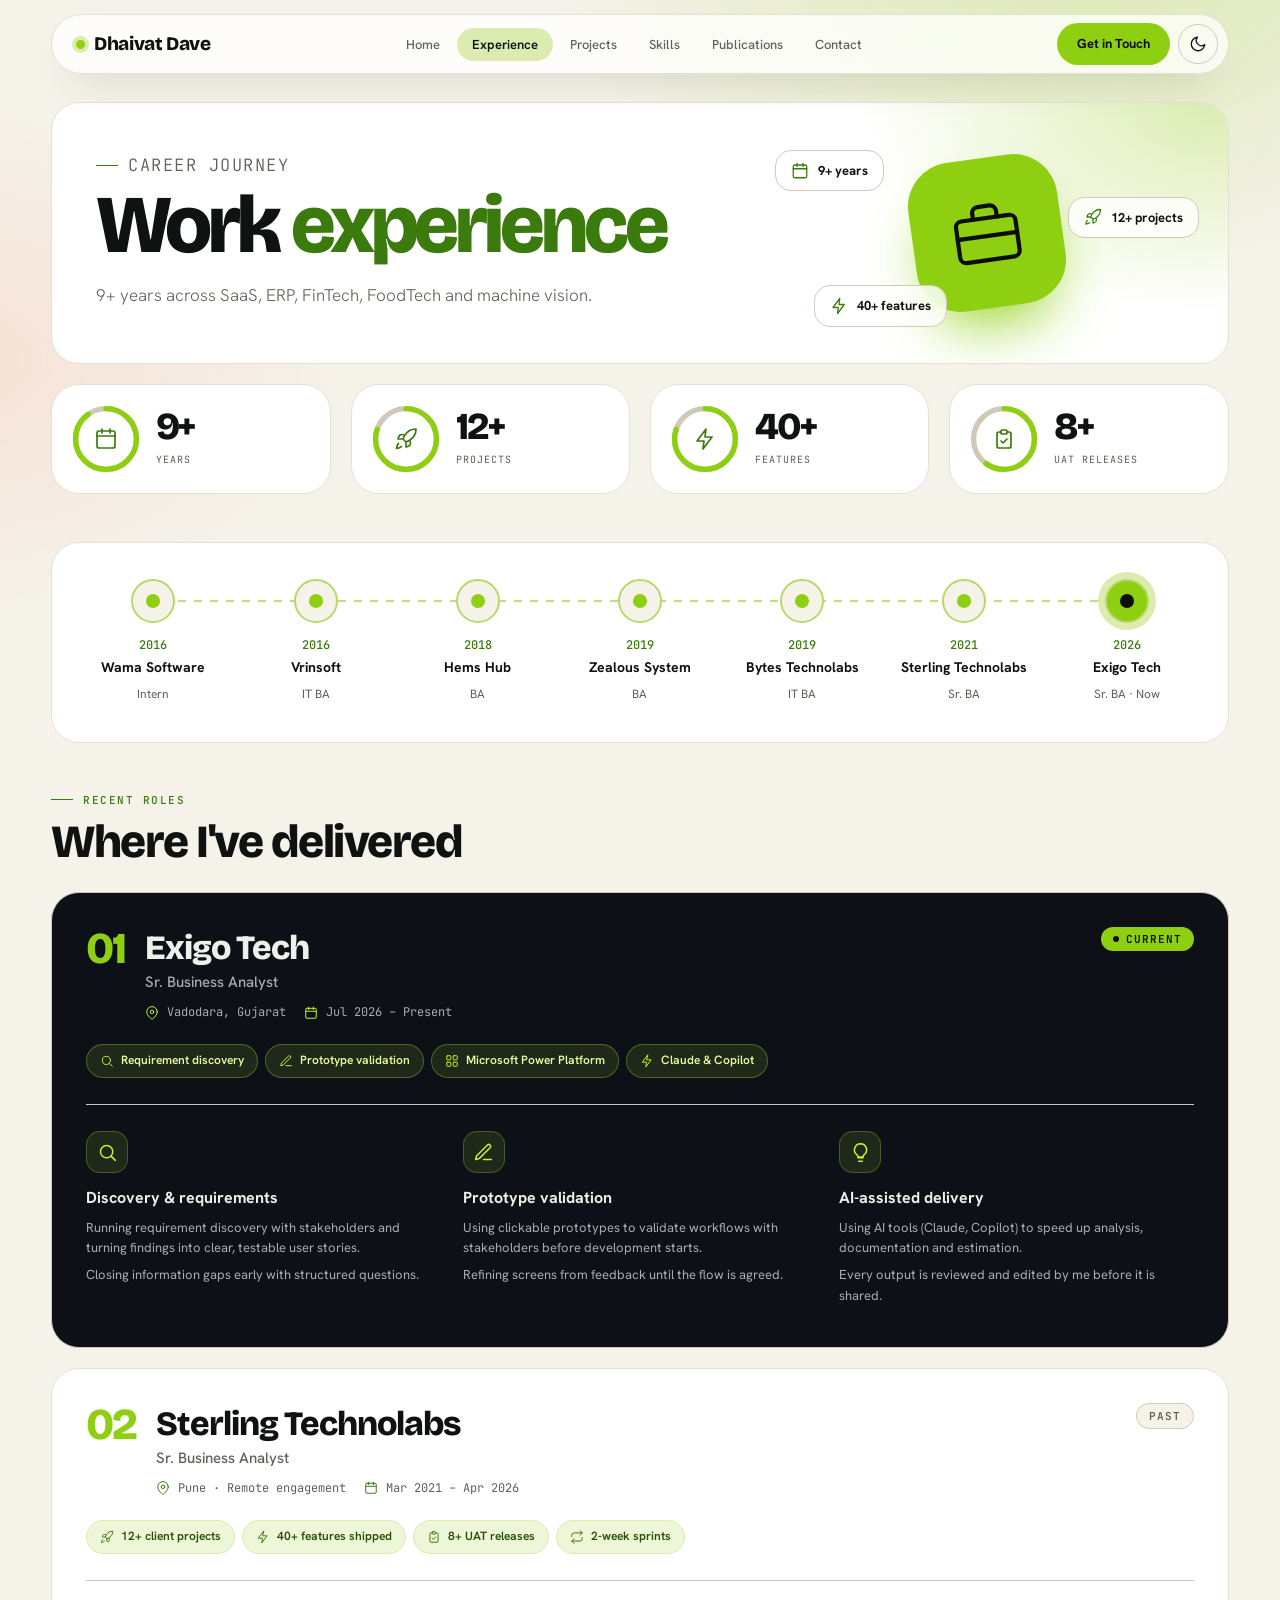
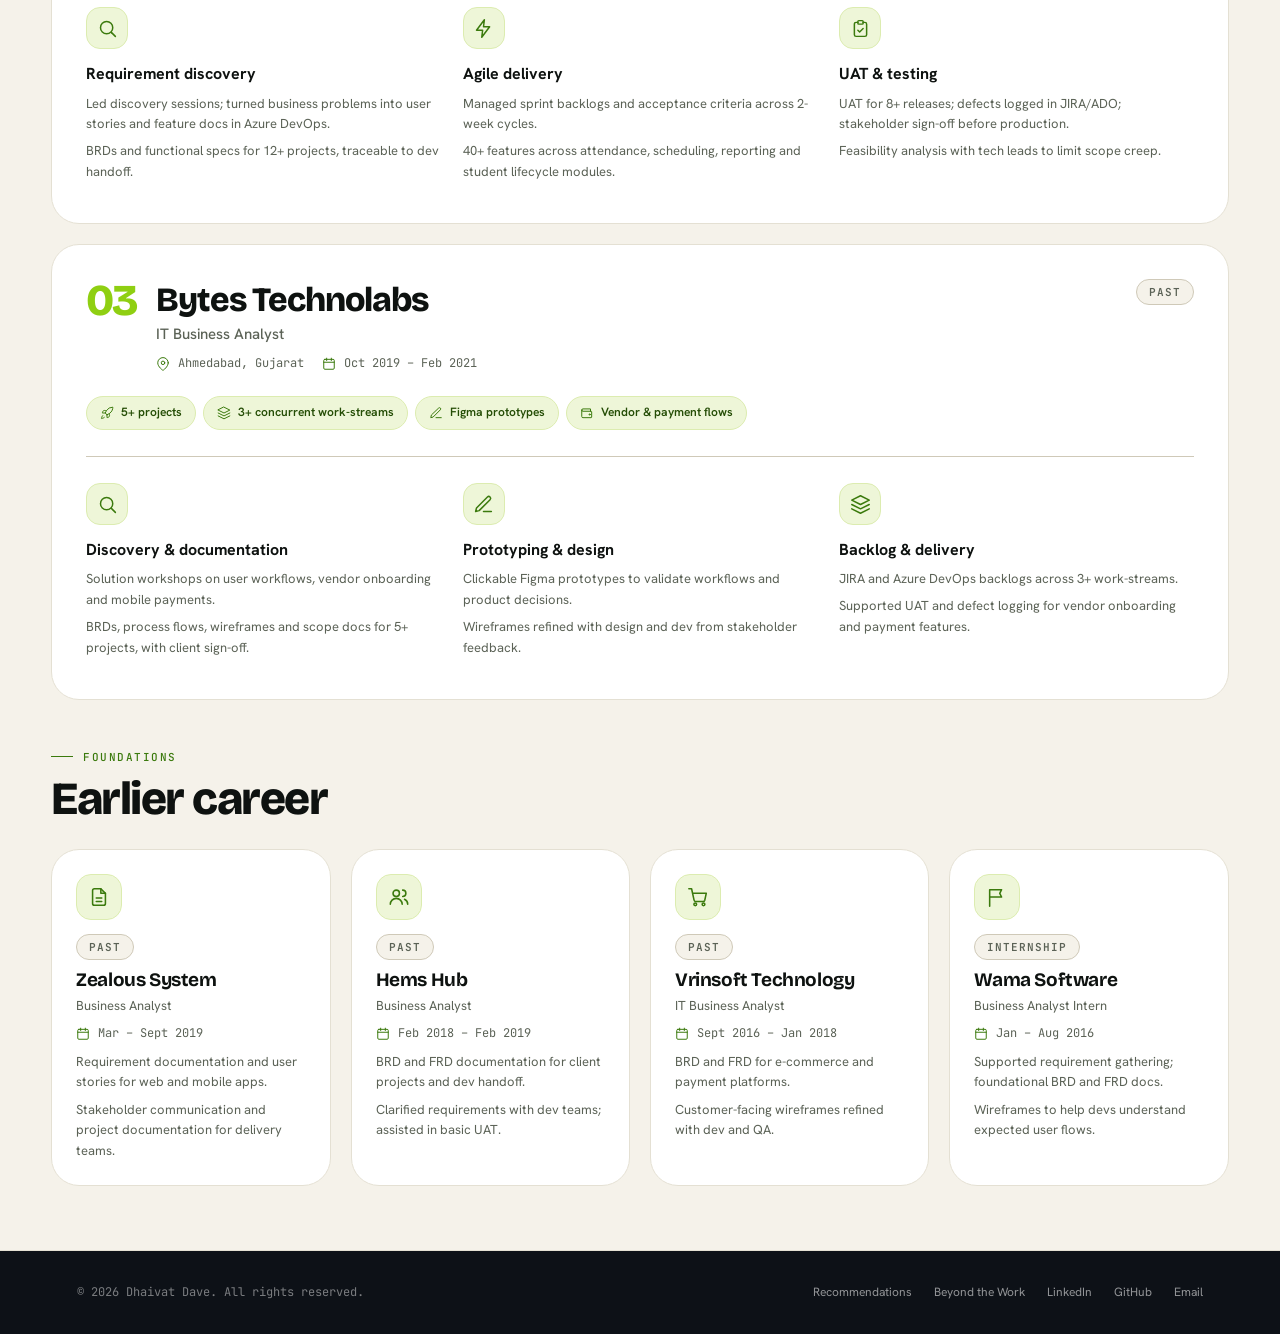
==== commit 4cb8b7f5: "Add files via upload updated experience page" ====
--- a/experience.html
+++ b/experience.html
@@ -102,8 +102,8 @@
 <symbol id="i-idea" viewBox="0 0 24 24"><path d="M9 18h6M10 22h4M12 2a7 7 0 00-4 12.7c.6.5 1 1.3 1 2.3h6c0-1 .4-1.8 1-2.3A7 7 0 0012 2z"/></symbol>
 <symbol id="i-paw" viewBox="0 0 24 24"><circle cx="5" cy="11" r="2"/><circle cx="9" cy="6" r="2"/><circle cx="15" cy="6" r="2"/><circle cx="19" cy="11" r="2"/><path d="M12 12c-3 0-6 3-6 6 0 2 2 3 4 2l2-.7 2 .7c2 1 4 0 4-2 0-3-3-6-6-6z"/></symbol>
 </defs></svg><nav class="nav"><a href="index.html" class="nav-logo">Dhaivat Dave</a><ul class="nav-links"><li><a href="index.html">Home</a></li><li><a href="experience.html" class="active">Experience</a></li><li><a href="projects.html">Projects</a></li><li><a href="skills.html">Skills</a></li><li><a href="publications.html">Publications</a></li><li><a href="contact.html">Contact</a></li></ul><div class="nav-right"><a href="contact.html" class="nav-cta">Get in Touch</a><button class="theme-toggle" type="button" aria-label="Switch theme"><svg class="i-sun" viewBox="0 0 24 24" fill="none" stroke="currentColor" stroke-width="1.8" stroke-linecap="round"><circle cx="12" cy="12" r="4"/><path d="M12 2v2M12 20v2M4.9 4.9l1.4 1.4M17.7 17.7l1.4 1.4M2 12h2M20 12h2M4.9 19.1l1.4-1.4M17.7 6.3l1.4-1.4"/></svg><svg class="i-moon" viewBox="0 0 24 24" fill="none" stroke="currentColor" stroke-width="1.8" stroke-linecap="round" stroke-linejoin="round"><path d="M21 12.8A9 9 0 1111.2 3a7 7 0 009.8 9.8z"/></svg></button><div class="hamburger" role="button" tabindex="0" aria-label="Menu" onclick="document.getElementById('mobileMenu').classList.toggle('open')"><span></span><span></span><span></span></div></div></nav><div class="mobile-menu" id="mobileMenu"><a href="index.html">Home</a><a href="experience.html" class="active">Experience</a><a href="projects.html">Projects</a><a href="skills.html">Skills</a><a href="publications.html">Publications</a><a href="contact.html">Contact</a></div><main class="wrap"><section class="tile ph flat"><div class="ph-l"><p class="lbl">Career journey</p><h1>Work <em>experience</em></h1><p>9+ years across SaaS, ERP, FinTech, FoodTech and machine vision.</p></div><div class="ph-r"><div class="ph-orb"><svg class="ic" ><use href="#i-brief"/></svg></div><div class="ph-float pf1"><svg class="ic" ><use href="#i-cal"/></svg>9+ years</div><div class="ph-float pf2"><svg class="ic" ><use href="#i-rocket"/></svg>12+ projects</div><div class="ph-float pf3"><svg class="ic" ><use href="#i-bolt"/></svg>40+ features</div></div></section><section class="stats2" style="grid-template-columns:repeat(4,1fr)"><div class="tile stat2 reveal flat" style="--p:0.9"><div class="ring"><svg viewBox="0 0 76 76"><circle class="bg" cx="38" cy="38" r="34"/><circle class="fg" cx="38" cy="38" r="34"/></svg><svg class="ic" ><use href="#i-cal"/></svg></div><div><b>9+</b><span>Years</span></div></div><div class="tile stat2 reveal flat" style="--p:0.8"><div class="ring"><svg viewBox="0 0 76 76"><circle class="bg" cx="38" cy="38" r="34"/><circle class="fg" cx="38" cy="38" r="34"/></svg><svg class="ic" ><use href="#i-rocket"/></svg></div><div><b>12+</b><span>Projects</span></div></div><div class="tile stat2 reveal flat" style="--p:0.8"><div class="ring"><svg viewBox="0 0 76 76"><circle class="bg" cx="38" cy="38" r="34"/><circle class="fg" cx="38" cy="38" r="34"/></svg><svg class="ic" ><use href="#i-bolt"/></svg></div><div><b>40+</b><span>Features</span></div></div><div class="tile stat2 reveal flat" style="--p:0.6"><div class="ring"><svg viewBox="0 0 76 76"><circle class="bg" cx="38" cy="38" r="34"/><circle class="fg" cx="38" cy="38" r="34"/></svg><svg class="ic" ><use href="#i-check"/></svg></div><div><b>8+</b><span>UAT releases</span></div></div></section><section class="sec"><div class="tile flat career reveal"><div class="cn"><i></i><b>2016</b><span>Wama Software</span><small>Intern</small></div><div class="cn"><i></i><b>2016</b><span>Vrinsoft</span><small>IT BA</small></div><div class="cn"><i></i><b>2018</b><span>Hems Hub</span><small>BA</small></div><div class="cn"><i></i><b>2019</b><span>Zealous System</span><small>BA</small></div><div class="cn"><i></i><b>2019</b><span>Bytes Technolabs</span><small>IT BA</small></div><div class="cn"><i></i><b>2021</b><span>Sterling Technolabs</span><small>Sr. BA</small></div><div class="cn now"><i></i><b>2026</b><span>Exigo Tech</span><small>Sr. BA · Now</small></div></div></section><section class="sec"><div class="sec-head2"><div><p class="lbl">Recent roles</p><h2 class="h2">Where I've delivered</h2></div></div><div class="roles"><article class="tile role cur reveal flat"><div class="role-head"><span class="num">01</span><div class="rh"><h3>Exigo Tech</h3><p>Sr. Business Analyst</p><div class="meta"><span class="date"><svg class="ic" ><use href="#i-pin"/></svg> Vadodara, Gujarat</span><span class="date"><svg class="ic" ><use href="#i-cal"/></svg> Jul 2026 – Present</span></div></div><span class="badge-now"><i></i>Current</span></div>
-<div class="chips"><span class="chipx"><svg class="ic" ><use href="#i-idea"/></svg>AI-assisted ATS prototype</span><span class="chipx"><svg class="ic" ><use href="#i-chart"/></svg>Power BI</span><span class="chipx"><svg class="ic" ><use href="#i-grid"/></svg>Power Apps</span><span class="chipx"><svg class="ic" ><use href="#i-bolt"/></svg>Claude &amp; Copilot</span></div>
-<div class="pillars"><div class="pillar"><div class="ico"><svg class="ic" ><use href="#i-search"/></svg></div><h4>Discovery &amp; prototype validation</h4><p>Led requirement discovery and prototype validation with an HR stakeholder for an AI-assisted applicant tracking system.</p><p>Prototype approved and moved to development.</p></div><div class="pillar"><div class="ico"><svg class="ic" ><use href="#i-doc"/></svg></div><h4>Estimation &amp; customer discovery</h4><p>Prepared customer discovery question lists and effort estimates for Power BI and Power Apps opportunities.</p><p>Worked with the customer to close information gaps.</p></div><div class="pillar"><div class="ico"><svg class="ic" ><use href="#i-idea"/></svg></div><h4>AI-assisted delivery</h4><p>Used AI tools (Claude, Copilot) to accelerate prototyping and estimation.</p><p>Kept a log of outputs reviewed and edited.</p></div></div></article><article class="tile role reveal flat"><div class="role-head"><span class="num">02</span><div class="rh"><h3>Sterling Technolabs</h3><p>Sr. Business Analyst</p><div class="meta"><span class="date"><svg class="ic" ><use href="#i-pin"/></svg> Pune · Remote engagement</span><span class="date"><svg class="ic" ><use href="#i-cal"/></svg> Mar 2021 – Apr 2026</span></div></div><span class="badge-past">Past</span></div>
+<div class="chips"><span class="chipx"><svg class="ic" ><use href="#i-search"/></svg>Requirement discovery</span><span class="chipx"><svg class="ic" ><use href="#i-pen"/></svg>Prototype validation</span><span class="chipx"><svg class="ic" ><use href="#i-grid"/></svg>Microsoft Power Platform</span><span class="chipx"><svg class="ic" ><use href="#i-bolt"/></svg>Claude &amp; Copilot</span></div>
+<div class="pillars"><div class="pillar"><div class="ico"><svg class="ic" ><use href="#i-search"/></svg></div><h4>Discovery &amp; requirements</h4><p>Running requirement discovery with stakeholders and turning findings into clear, testable user stories.</p><p>Closing information gaps early with structured questions.</p></div><div class="pillar"><div class="ico"><svg class="ic" ><use href="#i-pen"/></svg></div><h4>Prototype validation</h4><p>Using clickable prototypes to validate workflows with stakeholders before development starts.</p><p>Refining screens from feedback until the flow is agreed.</p></div><div class="pillar"><div class="ico"><svg class="ic" ><use href="#i-idea"/></svg></div><h4>AI-assisted delivery</h4><p>Using AI tools (Claude, Copilot) to speed up analysis, documentation and estimation.</p><p>Every output is reviewed and edited by me before it is shared.</p></div></div></article><article class="tile role reveal flat"><div class="role-head"><span class="num">02</span><div class="rh"><h3>Sterling Technolabs</h3><p>Sr. Business Analyst</p><div class="meta"><span class="date"><svg class="ic" ><use href="#i-pin"/></svg> Pune · Remote engagement</span><span class="date"><svg class="ic" ><use href="#i-cal"/></svg> Mar 2021 – Apr 2026</span></div></div><span class="badge-past">Past</span></div>
 <div class="chips"><span class="chipx"><svg class="ic" ><use href="#i-rocket"/></svg>12+ client projects</span><span class="chipx"><svg class="ic" ><use href="#i-bolt"/></svg>40+ features shipped</span><span class="chipx"><svg class="ic" ><use href="#i-check"/></svg>8+ UAT releases</span><span class="chipx"><svg class="ic" ><use href="#i-repeat"/></svg>2-week sprints</span></div>
 <div class="pillars"><div class="pillar"><div class="ico"><svg class="ic" ><use href="#i-search"/></svg></div><h4>Requirement discovery</h4><p>Led discovery sessions; turned business problems into user stories and feature docs in Azure DevOps.</p><p>BRDs and functional specs for 12+ projects, traceable to dev handoff.</p></div><div class="pillar"><div class="ico"><svg class="ic" ><use href="#i-bolt"/></svg></div><h4>Agile delivery</h4><p>Managed sprint backlogs and acceptance criteria across 2-week cycles.</p><p>40+ features across attendance, scheduling, reporting and student lifecycle modules.</p></div><div class="pillar"><div class="ico"><svg class="ic" ><use href="#i-check"/></svg></div><h4>UAT & testing</h4><p>UAT for 8+ releases; defects logged in JIRA/ADO; stakeholder sign-off before production.</p><p>Feasibility analysis with tech leads to limit scope creep.</p></div></div></article><article class="tile role reveal flat"><div class="role-head"><span class="num">03</span><div class="rh"><h3>Bytes Technolabs</h3><p>IT Business Analyst</p><div class="meta"><span class="date"><svg class="ic" ><use href="#i-pin"/></svg> Ahmedabad, Gujarat</span><span class="date"><svg class="ic" ><use href="#i-cal"/></svg> Oct 2019 – Feb 2021</span></div></div><span class="badge-past">Past</span></div>
 <div class="chips"><span class="chipx"><svg class="ic" ><use href="#i-rocket"/></svg>5+ projects</span><span class="chipx"><svg class="ic" ><use href="#i-layers"/></svg>3+ concurrent work-streams</span><span class="chipx"><svg class="ic" ><use href="#i-pen"/></svg>Figma prototypes</span><span class="chipx"><svg class="ic" ><use href="#i-wallet"/></svg>Vendor & payment flows</span></div>
